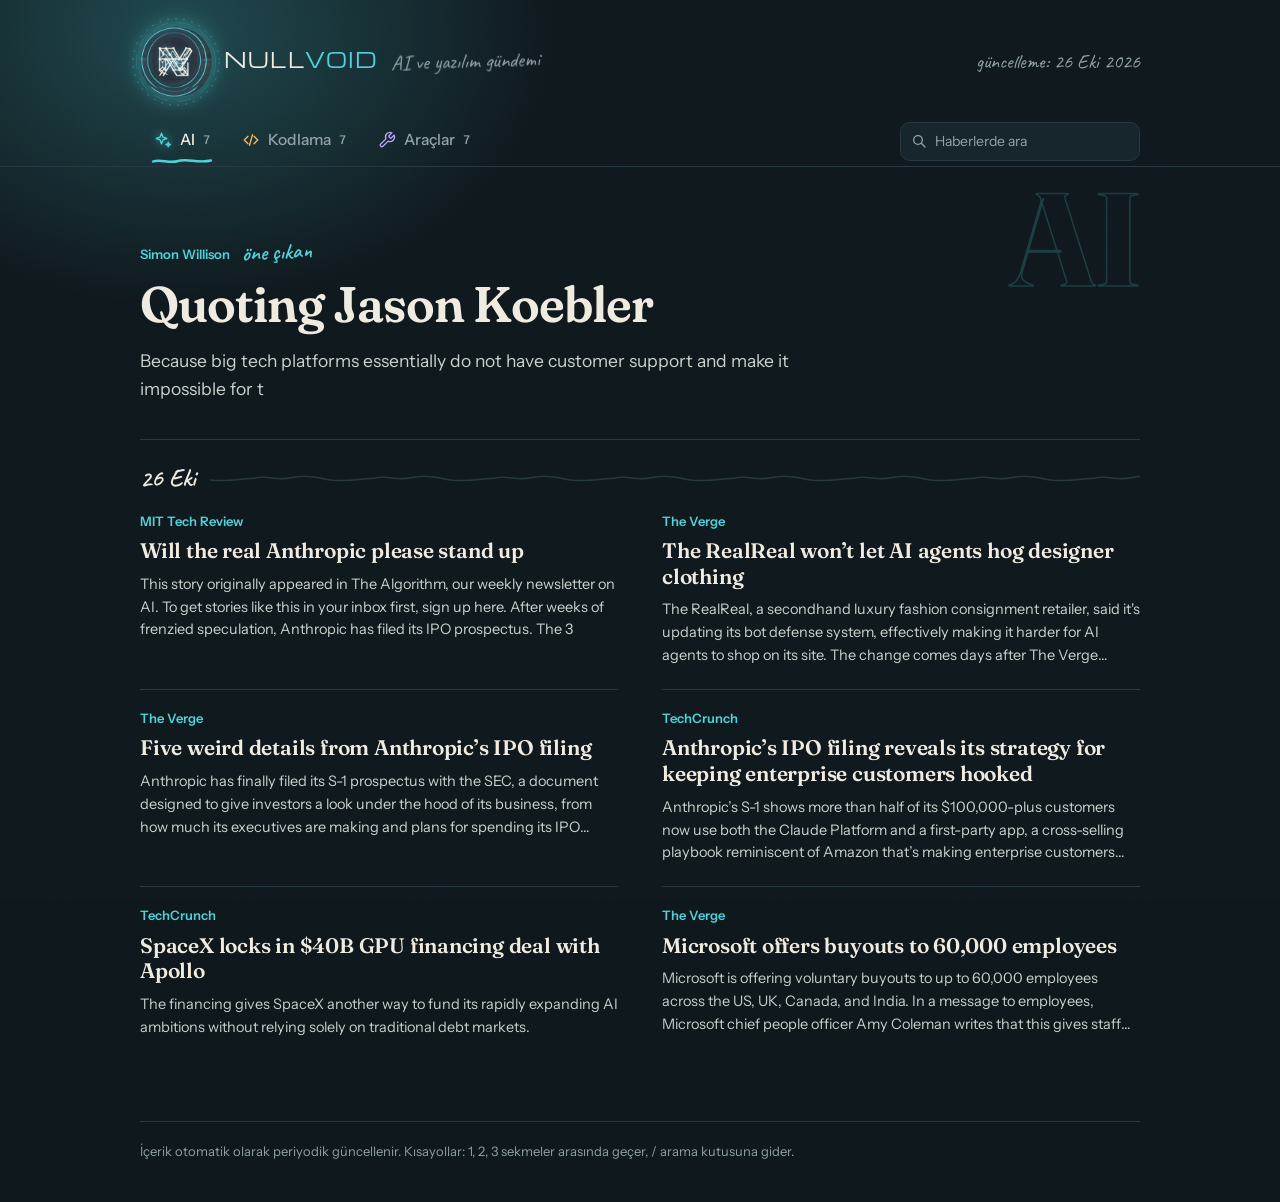
==== index.html @ 8398ffce "Add files via upload" ====
<!DOCTYPE html>
<html lang="tr">
<head>
<meta charset="UTF-8">
<meta name="viewport" content="width=device-width, initial-scale=1.0">
<title>NullVoid — AI ve yazılım haber panosu</title>
<meta name="description" content="AI, yazılım ve geliştirici araçları gündemini tek sayfada takip et.">
<meta name="theme-color" content="#0f181d">
<link rel="icon" type="image/png" href="favicon.png?v=5">
<link rel="apple-touch-icon" href="apple-touch-icon.png?v=5">
<meta property="og:type" content="website">
<meta property="og:title" content="NullVoid — AI ve yazılım haber panosu">
<meta property="og:description" content="AI, yazılım ve geliştirici araçları gündemini tek sayfada takip et.">
<meta property="og:image" content="https://semhdaq.github.io/stackpulse/nullvoid-banner.jpg">
<meta name="twitter:card" content="summary_large_image">
<link rel="preconnect" href="https://fonts.googleapis.com">
<link rel="preconnect" href="https://fonts.gstatic.com" crossorigin>
<link href="https://fonts.googleapis.com/css2?family=Caveat:wght@500..600&family=Fraunces:opsz,wght,SOFT,WONK@9..144,500..700,0..100,0..1&family=Instrument+Sans:wght@400..600&family=Michroma&display=swap" rel="stylesheet">
<style>
  @property --accent{
    syntax:'<color>';
    inherits:true;
    initial-value:#4fd1d9;
  }
  :root{
    color-scheme: dark;
    --bg:#0f181d;
    --surface:#16242b;
    --line:#26373f;
    --text:#f0ebe0;
    --soft:#c9cfcb;
    --muted:#8da0a4;
    --c-ai:#4fd1d9;
    --c-kod:#f2b552;
    --c-arac:#b8a0f2;
    --glow-strength:26%;
    --grain:.09;
    --serif:"Fraunces", Georgia, "Times New Roman", serif;
    --sans:"Instrument Sans", Inter, -apple-system, "Segoe UI", Helvetica, Arial, sans-serif;
    --hand:"Caveat", "Segoe Print", "Bradley Hand", cursive;
  }
  body[data-cat="ai"]{--accent:var(--c-ai);}
  body[data-cat="kod"]{--accent:var(--c-kod);}
  body[data-cat="arac"]{--accent:var(--c-arac);}

  *{box-sizing:border-box;}
  html{scroll-padding-top:90px;}
  body{
    margin:0;
    background:var(--bg);
    color:var(--text);
    font-family:var(--sans);
    font-size:16px;
    line-height:1.5;
    -webkit-font-smoothing:antialiased;
    text-rendering:optimizeLegibility;
    overflow-x:hidden;
    transition:--accent .8s cubic-bezier(.4,0,.2,1);
  }

  /* Film grain: gives the flat colour a printed, hand-made feel */
  body::after{
    content:"";
    position:fixed;
    inset:0;
    z-index:50;
    pointer-events:none;
    opacity:var(--grain);
    mix-blend-mode:overlay;
    background-image:url("data:image/svg+xml,%3Csvg xmlns='http://www.w3.org/2000/svg' width='180' height='180'%3E%3Cfilter id='n'%3E%3CfeTurbulence type='fractalNoise' baseFrequency='.85' numOctaves='2' stitchTiles='stitch'/%3E%3CfeColorMatrix values='0 0 0 0 1 0 0 0 0 1 0 0 0 0 1 0 0 0 .6 0'/%3E%3C/filter%3E%3Crect width='100%25' height='100%25' filter='url(%23n)'/%3E%3C/svg%3E");
  }

  /* Lantern light: follows the active tab and takes its colour */
  .glow{
    position:fixed;
    top:-250px;
    left:calc(var(--gx, 200px) - min(760px, 160vw) / 2);
    width:min(760px, 160vw);
    height:560px;
    z-index:0;
    pointer-events:none;
    background:radial-gradient(closest-side, color-mix(in srgb, var(--accent) var(--glow-strength), transparent), transparent);
    transition:left 1s cubic-bezier(.2,.7,.2,1);
    animation:glowIn 1.6s .1s ease-out both;
  }
  @keyframes glowIn{from{opacity:0;}to{opacity:1;}}

  .wrap{
    position:relative;
    z-index:1;
    max-width:1040px;
    margin:0 auto;
    padding:0 20px;
  }

  /* Header */
  .topbar{
    display:flex;
    align-items:center;
    justify-content:space-between;
    gap:16px;
    padding:26px 0 14px;
  }
  .brand{
    display:flex;
    align-items:center;
    gap:12px;
    color:var(--text);
    text-decoration:none;
  }
  .logo-wrap{
    position:relative;
    flex:none;
    width:72px;height:72px;
    animation:logoIn 1.1s .25s cubic-bezier(.16,1,.3,1) backwards;
  }
  .logo{
    position:relative;
    display:block;
    width:72px;height:72px;
    border-radius:50%;
    transform:perspective(320px) rotateX(var(--rx,0deg)) rotateY(var(--ry,0deg)) scale(var(--s,1));
    filter:drop-shadow(0 0 12px color-mix(in srgb, var(--accent) 45%, transparent));
    transition:transform .35s cubic-bezier(.2,.8,.2,1), filter .4s ease;
  }
  .aura{
    position:absolute;
    inset:-14px;
    border-radius:50%;
    background:radial-gradient(closest-side, color-mix(in srgb, var(--accent) 55%, transparent), transparent);
    opacity:.45;
    pointer-events:none;
    animation:breathe 5s ease-in-out infinite;
    transition:opacity .4s ease;
  }
  @keyframes breathe{0%,100%{transform:scale(.92);}50%{transform:scale(1.08);}}
  .orbit{
    position:absolute;
    left:-9px;top:-9px;
    width:calc(100% + 18px);height:calc(100% + 18px);
    overflow:visible;
    pointer-events:none;
    transition:transform .6s cubic-bezier(.34,1.56,.64,1);
  }
  .orbit circle{
    fill:none;
    stroke:var(--accent);
    transform-box:fill-box;
    transform-origin:center;
    transition:opacity .4s ease;
  }
  .orbit .o1{stroke-width:.9;stroke-dasharray:2 7;opacity:.5;animation:spin 32s linear infinite;}
  .orbit .o2{stroke-width:.6;stroke-dasharray:16 10;opacity:.3;animation:spin 48s linear infinite reverse;}
  @keyframes spin{to{transform:rotate(360deg);}}
  .logo-wrap::before{
    content:"";
    position:absolute;
    inset:0;
    border-radius:50%;
    border:1.5px solid var(--accent);
    opacity:0;
    pointer-events:none;
  }
  .logo-wrap::after{
    content:"";
    position:absolute;
    inset:0;
    border-radius:50%;
    border:1.5px solid var(--accent);
    opacity:0;
    pointer-events:none;
    animation:ringOut 1.6s .9s cubic-bezier(.2,.6,.3,1) both;
  }
  @keyframes logoIn{
    from{opacity:0;transform:scale(.55) rotate(-30deg);}
    to{opacity:1;transform:none;}
  }
  @keyframes ringOut{
    0%{opacity:.7;transform:scale(1);}
    100%{opacity:0;transform:scale(2.1);}
  }
  .brand-text{display:flex;align-items:baseline;gap:12px;}
  .brand-name{
    font-family:"Michroma", var(--sans);
    font-weight:400;
    font-size:20px;
    line-height:1;
    letter-spacing:.06em;
    white-space:nowrap;
    transition:letter-spacing .6s cubic-bezier(.16,1,.3,1);
  }
  .brand-name .void{
    color:var(--c-ai);
    transition:text-shadow .5s ease;
  }
  .tagline{
    font-family:var(--hand);
    font-size:21px;
    color:var(--muted);
    transform:rotate(-1.5deg);
    white-space:nowrap;
    transition:transform .6s cubic-bezier(.34,1.56,.64,1), color .4s ease;
  }
  .updated{
    font-family:var(--hand);
    font-size:20px;
    line-height:1.1;
    color:var(--muted);
    text-align:right;
  }

  /* Tabs */
  .controls{
    position:sticky;
    top:0;
    z-index:5;
    background:transparent;
    border-bottom:1px solid var(--line);
    transition:background-color .3s ease;
  }
  .controls.stuck{
    background:var(--bg);
    background:color-mix(in srgb, var(--bg) 80%, transparent);
    -webkit-backdrop-filter:blur(14px);
    backdrop-filter:blur(14px);
  }
  .controls-inner{
    display:flex;
    align-items:center;
    justify-content:space-between;
    gap:16px;
    padding-top:4px;
  }
  .tabs{
    position:relative;
    display:flex;
    gap:4px;
    min-width:0;
  }
  .tab{
    position:relative;
    appearance:none;
    background:none;
    border:0;
    padding:12px 14px 15px;
    font:inherit;
    font-size:15.5px;
    font-weight:500;
    color:var(--muted);
    cursor:pointer;
    display:flex;
    align-items:center;
    gap:8px;
    white-space:nowrap;
    transition:color .25s ease, transform .4s cubic-bezier(.34,1.56,.64,1);
  }
  .tab::after{
    content:"";
    position:absolute;
    left:12px;right:12px;bottom:1px;
    height:8px;
    background:var(--tab-color);
    opacity:.6;
    pointer-events:none;
    -webkit-mask:url("data:image/svg+xml,%3Csvg xmlns='http://www.w3.org/2000/svg' viewBox='0 0 120 8' preserveAspectRatio='none'%3E%3Cpath d='M2 4.5C18 1.5 34 7 52 4 70 1.2 92 6.5 118 3.5' fill='none' stroke='black' stroke-width='2.4' stroke-linecap='round'/%3E%3C/svg%3E") center / 100% 100% no-repeat;
    mask:url("data:image/svg+xml,%3Csvg xmlns='http://www.w3.org/2000/svg' viewBox='0 0 120 8' preserveAspectRatio='none'%3E%3Cpath d='M2 4.5C18 1.5 34 7 52 4 70 1.2 92 6.5 118 3.5' fill='none' stroke='black' stroke-width='2.4' stroke-linecap='round'/%3E%3C/svg%3E") center / 100% 100% no-repeat;
    clip-path:inset(0 100% 0 0);
    transition:clip-path .5s cubic-bezier(.65,0,.2,1);
  }
  .tab[aria-selected="true"]::after{display:none;}
  .ico{
    width:18px;height:18px;flex:none;
    fill:none;
    stroke:var(--tab-color);
    stroke-width:1.8;
    stroke-linecap:round;
    stroke-linejoin:round;
    overflow:visible;
    transition:transform .55s cubic-bezier(.34,1.56,.64,1), filter .4s ease;
  }
  .ico *{
    transform-box:fill-box;
    transform-origin:center;
    transition:transform .45s cubic-bezier(.34,1.56,.64,1);
  }
  .tab[aria-selected="true"] .ico{filter:drop-shadow(0 0 5px color-mix(in srgb, var(--tab-color) 70%, transparent));}
  @keyframes twinkle{0%{transform:scale(1);opacity:1;}40%{transform:scale(1.8);opacity:.55;}100%{transform:scale(1);opacity:1;}}
  .tab[data-cat="ai"]{--tab-color:var(--c-ai);}
  .tab[data-cat="kod"]{--tab-color:var(--c-kod);}
  .tab[data-cat="arac"]{--tab-color:var(--c-arac);}
  .tab .count{
    font-size:12px;
    color:var(--muted);
    font-variant-numeric:tabular-nums;
    transition:color .3s ease;
  }
  .tab[aria-selected="true"]{color:var(--text);}
  .indicator{
    position:absolute;
    left:0;
    bottom:1px;
    height:8px;
    width:0;
    pointer-events:none;
    transition:transform .6s cubic-bezier(.65,0,.2,1), width .6s cubic-bezier(.65,0,.2,1);
  }
  .indicator svg{display:block;width:100%;height:100%;overflow:visible;}
  .indicator path{
    fill:none;
    stroke:var(--accent);
    stroke-width:2.4;
    stroke-linecap:round;
    vector-effect:non-scaling-stroke;
  }
  .ripple{
    position:absolute;
    width:12px;height:12px;
    margin:-6px 0 0 -6px;
    border:1.5px solid var(--accent);
    border-radius:50%;
    pointer-events:none;
  }
  .tab:focus-visible,
  .search input:focus-visible,
  .retry:focus-visible{
    outline:2px solid var(--accent);
    outline-offset:2px;
    border-radius:6px;
  }
  .search{position:relative;flex:0 1 240px;}
  .s-ico{
    position:absolute;
    left:11px;top:50%;
    width:16px;height:16px;margin-top:-8px;
    fill:none;stroke:var(--muted);stroke-width:2;stroke-linecap:round;
    pointer-events:none;
    transition:transform .5s cubic-bezier(.34,1.56,.64,1), stroke .25s ease;
  }
  .search:focus-within .s-ico{stroke:var(--accent);transform:rotate(-14deg) scale(1.18);}
  .search input{
    width:100%;
    font:inherit;
    font-size:14px;
    color:var(--text);
    background:var(--surface);
    border:1px solid var(--line);
    border-radius:10px;
    padding:8px 12px 8px 34px;
  }
  .search input{transition:border-color .25s ease, box-shadow .3s ease;}
  .search input:focus{
    border-color:var(--accent);
    box-shadow:0 0 0 3px color-mix(in srgb, var(--accent) 22%, transparent);
  }
  .search input:focus-visible{outline:none;}
  .search input::placeholder{color:var(--muted);}

  /* Feed */
  main{position:relative;padding:6px 0 60px;}
  .ghost{
    position:absolute;
    top:-4px;right:0;
    font-family:var(--serif);
    font-weight:700;
    font-size:clamp(52px, 10.5vw, 132px);
    line-height:1.15;
    letter-spacing:-.02em;
    white-space:nowrap;
    color:transparent;
    -webkit-text-stroke:1.5px color-mix(in srgb, var(--accent) 20%, transparent);
    pointer-events:none;
    user-select:none;
    z-index:0;
  }
  .status{
    font-family:var(--hand);
    font-size:20px;
    color:var(--muted);
    margin:14px 0 0;
    min-height:1.4em;
  }
  #feed{position:relative;z-index:1;will-change:transform, opacity;}

  .lead{
    position:relative;
    padding:26px 0 36px;
    border-bottom:1px solid var(--line);
  }
  .lead .source{margin-bottom:12px;}
  .note{
    font-family:var(--hand);
    font-weight:600;
    font-size:22px;
    line-height:1;
    color:var(--accent);
    transform:rotate(-2.5deg);
    display:inline-block;
  }
  .lead .title{
    font-family:var(--serif);
    font-weight:600;
    font-size:clamp(30px, 5vw, 50px);
    line-height:1.08;
    letter-spacing:-.02em;
    font-variation-settings:"SOFT" 60, "WONK" 1;
    margin:0 0 16px;
    max-width:20em;
  }
  .lead .desc{
    font-size:17.5px;
    line-height:1.6;
    color:var(--soft);
    max-width:60ch;
    -webkit-line-clamp:4;
  }

  .group{padding-top:26px;}
  .group-head{
    display:flex;
    align-items:center;
    gap:14px;
    font-family:var(--hand);
    font-weight:600;
    font-size:25px;
    line-height:1;
    color:var(--text);
    margin:0 0 2px;
  }
  .group-head span{display:inline-block;transform:rotate(-1.2deg);}
  .group-head::after{
    content:"";
    flex:1;
    height:8px;
    background:var(--line);
    -webkit-mask:url("data:image/svg+xml,%3Csvg xmlns='http://www.w3.org/2000/svg' viewBox='0 0 120 8'%3E%3Cpath d='M0 4C12 1 22 7 34 4S58 2 70 5 100 6 120 4' fill='none' stroke='black' stroke-width='1.4' stroke-linecap='round'/%3E%3C/svg%3E") repeat-x center / 120px 8px;
    mask:url("data:image/svg+xml,%3Csvg xmlns='http://www.w3.org/2000/svg' viewBox='0 0 120 8'%3E%3Cpath d='M0 4C12 1 22 7 34 4S58 2 70 5 100 6 120 4' fill='none' stroke='black' stroke-width='1.4' stroke-linecap='round'/%3E%3C/svg%3E") repeat-x center / 120px 8px;
  }
  .grid{
    display:grid;
    grid-template-columns:repeat(2, minmax(0,1fr));
    column-gap:44px;
  }
  .story{
    position:relative;
    padding:18px 0 22px;
    border-bottom:1px solid var(--line);
  }
  .grid .story:nth-last-child(-n+2):nth-child(odd),
  .grid .story:last-child{border-bottom:0;}
  .source{
    display:flex;
    align-items:baseline;
    gap:12px;
    font-size:13px;
    font-weight:600;
    color:var(--accent);
    margin:0 0 7px;
  }
  .go{
    margin-left:auto;
    flex:none;
    width:15px;height:15px;
    fill:none;stroke:currentColor;stroke-width:2;stroke-linecap:round;stroke-linejoin:round;
    opacity:0;
    transform:translate(-5px,5px);
    transition:opacity .3s ease, transform .45s cubic-bezier(.34,1.56,.64,1);
  }
  .story:hover .go, .story:focus-within .go{opacity:1;transform:none;}
  .title{margin:0;}
  .story .title{
    font-family:var(--serif);
    font-weight:600;
    font-size:21px;
    line-height:1.22;
    letter-spacing:-.01em;
    margin-bottom:9px;
  }
  .title a{
    color:inherit;
    text-decoration:none;
    background-image:linear-gradient(transparent 62%, color-mix(in srgb, var(--accent) 36%, transparent) 62%);
    background-repeat:no-repeat;
    background-size:0% 100%;
    -webkit-box-decoration-break:clone;
    box-decoration-break:clone;
    transition:background-size .5s cubic-bezier(.2,.7,.2,1);
  }
  .title a::after{content:"";position:absolute;inset:0;}
  .title a:hover{background-size:100% 100%;}
  .title a:focus-visible{outline:none;background-size:100% 100%;}
  .title a:focus-visible::after{
    outline:2px solid var(--accent);
    outline-offset:4px;
    border-radius:4px;
  }
  .desc{
    font-size:14.5px;
    line-height:1.58;
    color:var(--soft);
    margin:0;
    display:-webkit-box;
    -webkit-box-orient:vertical;
    -webkit-line-clamp:3;
    overflow:hidden;
  }
  .sr-only{
    position:absolute;width:1px;height:1px;
    overflow:hidden;clip:rect(0 0 0 0);white-space:nowrap;
  }

  /* Messages */
  .message{padding:56px 0;max-width:44ch;}
  .message h2{
    font-family:var(--serif);
    font-size:26px;
    font-weight:600;
    margin:0 0 8px;
  }
  .message p{margin:0 0 16px;color:var(--soft);}
  .retry{
    font:inherit;
    font-size:14px;
    font-weight:600;
    color:var(--bg);
    background:var(--accent);
    border:0;
    border-radius:10px;
    padding:9px 16px;
    cursor:pointer;
  }
  .skeleton{padding-top:30px;}
  .skeleton span{
    display:block;
    height:14px;
    border-radius:4px;
    background:var(--line);
    margin-bottom:12px;
    opacity:.7;
  }
  .skeleton span:nth-child(1){width:38%;height:34px;margin-bottom:18px;}
  .skeleton span:nth-child(2){width:80%;}
  .skeleton span:nth-child(3){width:64%;}

  footer{
    border-top:1px solid var(--line);
    padding:20px 0 40px;
    font-size:13px;
    color:var(--muted);
  }


  /* Hover (mouse) and keyboard-focus effects */
  @media (hover:hover){
    .brand:hover .logo{
      --s:1.1;
      filter:drop-shadow(0 0 20px color-mix(in srgb, var(--accent) 75%, transparent));
    }
    .brand:hover .aura{opacity:.9;}
    .brand:hover .orbit{transform:scale(1.08) rotate(20deg);}
    .brand:hover .orbit circle{opacity:1;}
    .brand:hover .logo-wrap::before{animation:ringOut 1.1s cubic-bezier(.2,.6,.3,1);}
    .brand:hover .brand-name{letter-spacing:.12em;}
    .brand:hover .brand-name .void{text-shadow:0 0 16px color-mix(in srgb, var(--c-ai) 80%, transparent);}
    .brand:hover .tagline{transform:rotate(-2.5deg) translateX(6px);color:var(--text);}
    .tab:hover{color:var(--text);transform:translateY(-2px);}
    .tab:hover .ico-ai{transform:rotate(90deg) scale(1.18);}
    .tab:hover .ico-ai .small{animation:twinkle .9s ease-in-out;}
    .tab:hover .ico-kod .l{transform:translateX(-2.5px);}
    .tab:hover .ico-kod .r{transform:translateX(2.5px);}
    .tab:hover .ico-kod .s{transform:rotate(16deg);}
    .tab:hover .ico-arac{transform:rotate(-30deg) scale(1.15);}
    .tab:hover .count{color:var(--tab-color);}
    .tab:hover::after{clip-path:inset(0 0 0 0);}
  }
  .brand:focus-visible{outline:2px solid var(--c-ai);outline-offset:6px;border-radius:12px;}
  .brand:focus-visible .logo{
    --s:1.1;
    filter:drop-shadow(0 0 20px color-mix(in srgb, var(--accent) 75%, transparent));
  }
  .brand:focus-visible .aura{opacity:.9;}
  .brand:focus-visible .orbit circle{opacity:1;}
  .brand:focus-visible .brand-name{letter-spacing:.12em;}
  .tab:focus-visible{color:var(--text);transform:translateY(-2px);}
  .tab:focus-visible .ico-ai{transform:rotate(90deg) scale(1.18);}
  .tab:focus-visible .ico-ai .small{animation:twinkle .9s ease-in-out;}
  .tab:focus-visible .ico-kod .l{transform:translateX(-2.5px);}
  .tab:focus-visible .ico-kod .r{transform:translateX(2.5px);}
  .tab:focus-visible .ico-kod .s{transform:rotate(16deg);}
  .tab:focus-visible .ico-arac{transform:rotate(-30deg) scale(1.15);}
  .tab:focus-visible::after{clip-path:inset(0 0 0 0);}
  .tab:active{transform:translateY(0) scale(.95);}

  @media (hover:none){ .hint{display:none;} }

  @media (max-width:720px){
    .grid{grid-template-columns:minmax(0,1fr);}
    .grid .story:nth-last-child(-n+2):nth-child(odd){border-bottom:1px solid var(--line);}
    .grid .story:last-child{border-bottom:0;}
    .controls-inner{flex-direction:column;align-items:stretch;gap:0;}
    .tabs{overflow-x:auto;scrollbar-width:none;}
    .tabs::-webkit-scrollbar{display:none;}
    .tab{flex:1;justify-content:center;padding:12px 8px 15px;}
    .search{flex:none;padding:2px 0 12px;}
    .topbar{padding-top:20px;}
    .lead{padding:22px 0 30px;}
    .lead .desc{font-size:16.5px;}
  }
  @media (max-width:560px){
    .tagline{display:none;}
    .brand-name{font-size:17px;}
    .updated{font-size:17px;white-space:nowrap;}
    .logo-wrap,.logo{width:60px;height:60px;}
  }
  @media (max-width:380px){
    .tab .count{display:none;}
  }
  @media (prefers-reduced-motion: reduce){
    body{transition:none;}
    .glow{animation:none;transition:none;}
    .logo-wrap{animation:none;}
    .logo-wrap::after{animation:none;}
    .logo-wrap::before{animation:none !important;}
    .logo, .brand-name, .brand-name .void, .tagline, .tab::after, .ico, .ico *, .orbit{transition:none !important;}
    .aura, .orbit circle{animation:none !important;}
    .tab:hover .ico, .tab:focus-visible .ico, .tab:hover .ico *, .tab:focus-visible .ico *{transform:none !important;animation:none !important;}
    .brand:hover .orbit{transform:none;}
    .brand:hover .logo, .brand:focus-visible .logo{--s:1;}
    .tab:hover, .tab:focus-visible{transform:none;}
    .indicator{transition:none;}
    .title a{transition:none;}
    .tab{transition:none;}
  }
</style>
</head>
<body data-cat="ai">
<div class="glow" aria-hidden="true"></div>

<div class="wrap">
  <header class="topbar">
    <a class="brand" href="./" aria-label="NullVoid — ana sayfa">
      <span class="logo-wrap">
        <span class="aura" aria-hidden="true"></span>
        <svg class="orbit" viewBox="0 0 100 100" aria-hidden="true"><circle class="o1" cx="50" cy="50" r="48"/><circle class="o2" cx="50" cy="50" r="44"/></svg>
        <img class="logo" src="logo.png?v=5" width="72" height="72" alt="">
      </span>
      <span class="brand-text">
        <span class="brand-name" translate="no">NULL<span class="void">VOID</span></span>
        <span class="tagline">AI ve yazılım gündemi</span>
      </span>
    </a>
    <div class="updated" id="updated-label">güncelleme: —</div>
  </header>
</div>

<div class="controls">
  <div class="wrap controls-inner">
    <div class="tabs" id="tabs" role="tablist" aria-label="Kategoriler">
      <button class="tab" role="tab" id="tab-ai" data-cat="ai" aria-selected="true" aria-controls="feed"><svg class="ico ico-ai" viewBox="0 0 24 24" aria-hidden="true"><path class="big" d="M10 3l1.9 5.1L17 10l-5.1 1.9L10 17l-1.9-5.1L3 10l5.1-1.9z"/><path class="small" d="M19 15l.8 2.2L22 18l-2.2.8L19 21l-.8-2.2L16 18l2.2-.8z"/></svg>AI<span class="count" data-count="ai"></span></button>
      <button class="tab" role="tab" id="tab-kod" data-cat="kod" aria-selected="false" tabindex="-1" aria-controls="feed"><svg class="ico ico-kod" viewBox="0 0 24 24" aria-hidden="true"><polyline class="l" points="8 7 3 12 8 17"/><polyline class="r" points="16 7 21 12 16 17"/><line class="s" x1="14" y1="5" x2="10" y2="19"/></svg>Kodlama<span class="count" data-count="kod"></span></button>
      <button class="tab" role="tab" id="tab-arac" data-cat="arac" aria-selected="false" tabindex="-1" aria-controls="feed"><svg class="ico ico-arac" viewBox="0 0 24 24" aria-hidden="true"><path d="M14.7 6.3a1 1 0 0 0 0 1.4l1.6 1.6a1 1 0 0 0 1.4 0l3.77-3.77a6 6 0 0 1-7.94 7.94l-6.91 6.91a2.12 2.12 0 0 1-3-3l6.91-6.91a6 6 0 0 1 7.94-7.94l-3.76 3.76z"/></svg>Araçlar<span class="count" data-count="arac"></span></button>
      <div class="indicator" id="indicator" aria-hidden="true">
        <svg viewBox="0 0 120 8" preserveAspectRatio="none"><path d="M2 4.5C18 1.5 34 7 52 4 70 1.2 92 6.5 118 3.5"/></svg>
      </div>
    </div>
    <div class="search">
      <svg class="s-ico" viewBox="0 0 24 24" aria-hidden="true"><circle cx="10.5" cy="10.5" r="6.5"/><line x1="15.5" y1="15.5" x2="21" y2="21"/></svg>
      <input type="search" id="q" placeholder="Haberlerde ara" aria-label="Haberlerde ara" autocomplete="off">
    </div>
  </div>
</div>

<div class="wrap">
  <main>
    <div class="ghost" id="ghost" aria-hidden="true">AI</div>
    <p class="status" id="status" role="status" aria-live="polite"></p>
    <div id="feed" role="tabpanel" aria-labelledby="tab-ai">
      <div class="skeleton" aria-hidden="true"><span></span><span></span><span></span></div>
    </div>
  </main>
  <footer id="footer-note">İçerik otomatik olarak periyodik güncellenir.<span class="hint"> Kısayollar: 1, 2, 3 sekmeler arasında geçer, / arama kutusuna gider.</span></footer>
</div>

<script>
  const CATS = ['ai', 'kod', 'arac'];
  const state = { data: null, failed: false, cat: 'ai', q: '' };
  const reduce = window.matchMedia('(prefers-reduced-motion: reduce)');

  const feedEl = document.getElementById('feed');
  const statusEl = document.getElementById('status');
  const tabsEl = document.getElementById('tabs');
  const indicator = document.getElementById('indicator');
  const tabs = Array.from(document.querySelectorAll('.tab'));
  const searchEl = document.getElementById('q');
  const ghostEl = document.getElementById('ghost');
  const LABELS = { ai: 'AI', kod: 'KODLAMA', arac: 'ARAÇLAR' };

  function esc(str){
    const d = document.createElement('div');
    d.textContent = str == null ? '' : String(str);
    return d.innerHTML.replace(/"/g, '&quot;').replace(/'/g, '&#39;');
  }

  function safeUrl(u){
    try{
      const p = new URL(u, location.href);
      return (p.protocol === 'http:' || p.protocol === 'https:') ? p.href : '#';
    }catch(e){ return '#'; }
  }

  function norm(s){ return String(s || '').toLocaleLowerCase('tr'); }

  /* Some feeds ship HTML inside descriptions: show it as plain text */
  function plain(str){
    if (str == null) return '';
    const doc = new DOMParser().parseFromString(String(str), 'text/html');
    return (doc.body.textContent || '').replace(/\s+/g, ' ').trim();
  }

  const GO = '<svg class="go" viewBox="0 0 24 24" aria-hidden="true"><path d="M7 17L17 7M9 7h8v8"/></svg>';

  function storyHTML(it, isLead){
    it = { ...it, title: plain(it.title), desc: plain(it.desc), source: plain(it.source) };
    const open = isLead ? 'article class="lead"' : 'article class="story"';
    const note = isLead ? '<span class="note">öne çıkan</span>' : '';
    return `
      <${open}>
        <p class="source">${esc(it.source)}${note}${isLead ? '' : GO}</p>
        <h3 class="title"><a href="${esc(safeUrl(it.url))}" target="_blank" rel="noopener">${esc(it.title)}<span class="sr-only"> (yeni sekmede açılır)</span></a></h3>
        <p class="desc">${esc(it.desc)}</p>
      </article>`;
  }

  function groupByDate(items){
    const groups = [];
    items.forEach(it => {
      const last = groups[groups.length - 1];
      if (last && last.date === it.date) last.items.push(it);
      else groups.push({ date: it.date, items: [it] });
    });
    return groups;
  }

  /* Tab indicator and lantern glow follow the active tab */
  let lastGeom = null;
  function placeIndicator(liquid){
    const t = tabs.find(x => x.dataset.cat === state.cat);
    if (!t) return;
    const inset = 12;
    const g = { l: t.offsetLeft + inset, w: Math.max(t.offsetWidth - inset * 2, 10) };
    const prev = lastGeom; lastGeom = g;
    indicator.style.width = g.w + 'px';
    indicator.style.transform = `translateX(${g.l}px)`;
    const r = t.getBoundingClientRect();
    document.documentElement.style.setProperty('--gx', (r.left + r.width / 2) + 'px');

    /* Liquid move: the line stretches across both tabs, then settles on the new one */
    if (liquid && prev && !reduce.matches){
      const L = Math.min(prev.l, g.l), Rr = Math.max(prev.l + prev.w, g.l + g.w);
      indicator.style.transition = 'none';
      const a = indicator.animate([
        { transform: `translateX(${prev.l}px)`, width: prev.w + 'px' },
        { transform: `translateX(${L}px)`, width: (Rr - L) + 'px', offset: .5, easing: 'cubic-bezier(.3,0,.2,1)' },
        { transform: `translateX(${g.l}px)`, width: g.w + 'px' }
      ], { duration: 640, easing: 'cubic-bezier(.65,0,.2,1)' });
      a.finished.then(() => { indicator.style.transition = ''; }).catch(() => { indicator.style.transition = ''; });
    }
  }

  /* A ripple spreads from the icon of the tab you just opened */
  function rippleAt(cat){
    if (reduce.matches) return;
    const t = document.getElementById('tab-' + cat);
    const ico = t && t.querySelector('.ico');
    if (!ico) return;
    const el = document.createElement('span');
    el.className = 'ripple';
    el.style.left = (t.offsetLeft + ico.offsetLeft + ico.offsetWidth / 2) + 'px';
    el.style.top = (t.offsetTop + ico.offsetTop + ico.offsetHeight / 2) + 'px';
    tabsEl.appendChild(el);
    el.animate([
      { transform: 'scale(1)', opacity: .8 },
      { transform: 'scale(9)', opacity: 0 }
    ], { duration: 800, easing: 'cubic-bezier(.2,.6,.3,1)' }).finished.then(() => el.remove(), () => el.remove());
  }

  /* Big outlined category title that slides in behind the content, like a title card */
  function setGhost(dir){
    ghostEl.getAnimations().forEach(a => a.cancel());
    ghostEl.textContent = LABELS[state.cat];
    if (reduce.matches) return;
    ghostEl.animate([
      { opacity: 0, transform: `translateX(${dir * 90}px)` },
      { opacity: 1, transform: 'translateX(0)' }
    ], { duration: 950, easing: 'cubic-bezier(.16,1,.3,1)', fill: 'backwards' });
  }

  function placeIndicatorInstant(){
    indicator.style.transition = 'none';
    placeIndicator();
    requestAnimationFrame(() => requestAnimationFrame(() => { indicator.style.transition = ''; }));
  }

  function syncTabs(liquid){
    document.body.dataset.cat = state.cat;
    tabs.forEach(t => {
      const on = t.dataset.cat === state.cat;
      t.setAttribute('aria-selected', on ? 'true' : 'false');
      t.tabIndex = on ? 0 : -1;
    });
    feedEl.setAttribute('aria-labelledby', 'tab-' + state.cat);
    placeIndicator(liquid);
  }

  function render(){
    if (state.failed){
      statusEl.textContent = '';
      feedEl.innerHTML = `
        <div class="message">
          <h2>Haberler yüklenemedi</h2>
          <p>Bağlantını kontrol edip tekrar dene.</p>
          <button class="retry" type="button" id="retry">Yeniden dene</button>
        </div>`;
      document.getElementById('retry').addEventListener('click', loadNews);
      return;
    }
    if (!state.data) return;

    const all = state.data.categories?.[state.cat] || [];
    const q = norm(state.q.trim());
    const items = q
      ? all.filter(it => norm(plain(it.title) + ' ' + plain(it.desc) + ' ' + it.source).includes(q))
      : all;

    if (!all.length){
      statusEl.textContent = '';
      feedEl.innerHTML = `
        <div class="message">
          <h2>Henüz haber yok</h2>
          <p>Bu kategoride şu an gösterilecek haber yok. Daha sonra tekrar bak.</p>
        </div>`;
      return;
    }
    if (!items.length){
      statusEl.textContent = '';
      feedEl.innerHTML = `
        <div class="message">
          <h2>Sonuç bulunamadı</h2>
          <p>“${esc(state.q.trim())}” için bu kategoride eşleşme yok. Başka bir kelime dene.</p>
        </div>`;
      return;
    }

    statusEl.textContent = q ? `${items.length} sonuç` : '';

    let html = '';
    let rest = items;
    if (!q){
      html += storyHTML(items[0], true);
      rest = items.slice(1);
    }
    html += groupByDate(rest).map(g => `
      <section class="group">
        <h2 class="group-head"><span>${esc(g.date)}</span></h2>
        <div class="grid">${g.items.map(it => storyHTML(it, false)).join('')}</div>
      </section>`).join('');
    feedEl.innerHTML = html;
  }

  /* Cinematic entrance: content slides in from the tab's direction, one piece at a time */
  function enter(dir){
    if (reduce.matches) return;
    const els = feedEl.querySelectorAll('.lead, .group-head, .story');
    els.forEach((el, i) => {
      el.animate([
        { opacity: 0, transform: `translate3d(${dir * 36}px, 14px, 0) scale(1.015)`, filter: 'blur(5px)' },
        { opacity: 1, transform: 'translate3d(0, 0, 0) scale(1)', filter: 'blur(0)' }
      ], { duration: 650, delay: Math.min(i, 14) * 55, easing: 'cubic-bezier(.16,1,.3,1)', fill: 'backwards' });
    });
    const t = feedEl.querySelector('.lead .title');
    if (t) t.animate([
      { clipPath: 'inset(0 100% 0 0)' },
      { clipPath: 'inset(0 0 0 0)' }
    ], { duration: 850, delay: 140, easing: 'cubic-bezier(.65,0,.2,1)', fill: 'backwards' });
  }

  let switchToken = 0;
  async function switchCat(next, focusTab){
    if (!CATS.includes(next) || next === state.cat) return;
    const dir = CATS.indexOf(next) > CATS.indexOf(state.cat) ? 1 : -1;
    state.cat = next;
    if (history.replaceState) history.replaceState(null, '', '#' + next);
    syncTabs(true);
    rippleAt(next);
    if (controlsEl.classList.contains('stuck')) window.scrollTo({ top: 0, behavior: reduce.matches ? 'auto' : 'smooth' });
    if (focusTab) document.getElementById('tab-' + next).focus();

    const token = ++switchToken;
    feedEl.getAnimations().forEach(a => a.cancel());
    if (reduce.matches || !state.data){ ghostEl.textContent = LABELS[state.cat]; render(); return; }
    ghostEl.animate([{ opacity: 1 }, { opacity: 0, transform: `translateX(${-dir * 60}px)` }], { duration: 230, fill: 'forwards' });

    try{
      await feedEl.animate([
        { opacity: 1, transform: 'translate3d(0,0,0)', filter: 'blur(0)' },
        { opacity: 0, transform: `translate3d(${-dir * 40}px,0,0) scale(.985)`, filter: 'blur(6px)' }
      ], { duration: 230, easing: 'cubic-bezier(.4,0,1,1)', fill: 'forwards' }).finished;
    }catch(e){ /* cancelled by a faster click */ }
    if (token !== switchToken) return;

    render();
    feedEl.getAnimations().forEach(a => a.cancel());
    setGhost(dir);
    enter(dir);
  }

  tabs.forEach(tab => {
    tab.addEventListener('click', () => switchCat(tab.dataset.cat));
    tab.addEventListener('keydown', e => {
      const i = CATS.indexOf(tab.dataset.cat);
      if (e.key === 'ArrowRight'){ e.preventDefault(); switchCat(CATS[(i + 1) % CATS.length], true); }
      if (e.key === 'ArrowLeft'){ e.preventDefault(); switchCat(CATS[(i + CATS.length - 1) % CATS.length], true); }
    });
  });

  searchEl.addEventListener('input', () => { state.q = searchEl.value; render(); });
  searchEl.addEventListener('keydown', e => {
    if (e.key === 'Escape'){ searchEl.value = ''; state.q = ''; render(); }
  });
  /* Easier switching: swipe on touch screens, 1-2-3 and / on keyboards */
  let tx = 0, ty = 0, tt = 0;
  feedEl.addEventListener('touchstart', e => {
    const t = e.changedTouches[0]; tx = t.clientX; ty = t.clientY; tt = Date.now();
  }, { passive: true });
  feedEl.addEventListener('touchend', e => {
    const t = e.changedTouches[0];
    const dx = t.clientX - tx, dy = t.clientY - ty;
    if (Math.abs(dx) > 70 && Math.abs(dx) > Math.abs(dy) * 1.6 && Date.now() - tt < 700){
      const n = CATS.indexOf(state.cat) + (dx < 0 ? 1 : -1);
      if (n >= 0 && n < CATS.length) switchCat(CATS[n]);
    }
  }, { passive: true });
  document.addEventListener('keydown', e => {
    if (e.ctrlKey || e.metaKey || e.altKey) return;
    const tag = (e.target.tagName || '').toLowerCase();
    if (tag === 'input' || tag === 'textarea') return;
    if (e.key >= '1' && e.key <= String(CATS.length)) switchCat(CATS[Number(e.key) - 1]);
    if (e.key === '/'){ e.preventDefault(); searchEl.focus(); }
  });

  /* Logo: click = back to top with a ping; on mouse devices it tilts toward the cursor */
  const brand = document.querySelector('.brand');
  const logoEl = brand.querySelector('.logo');
  const logoWrap = brand.querySelector('.logo-wrap');
  brand.addEventListener('click', e => {
    e.preventDefault();
    window.scrollTo({ top: 0, behavior: reduce.matches ? 'auto' : 'smooth' });
    if (reduce.matches) return;
    const ping = document.createElement('span');
    ping.className = 'ripple';
    ping.style.left = '50%'; ping.style.top = '50%';
    ping.style.width = ping.style.height = '72px'; ping.style.margin = '-36px 0 0 -36px';
    logoWrap.appendChild(ping);
    ping.animate([{ transform: 'scale(1)', opacity: .9 }, { transform: 'scale(2.4)', opacity: 0 }],
      { duration: 900, easing: 'cubic-bezier(.2,.6,.3,1)' }).finished.then(() => ping.remove(), () => ping.remove());
  });
  if (window.matchMedia('(hover:hover)').matches && !reduce.matches){
    const clamp = v => Math.max(-1, Math.min(1, v));
    brand.addEventListener('mousemove', e => {
      const r = logoEl.getBoundingClientRect();
      logoEl.style.setProperty('--ry', (clamp((e.clientX - (r.left + r.width / 2)) / r.width) * 24) + 'deg');
      logoEl.style.setProperty('--rx', (-clamp((e.clientY - (r.top + r.height / 2)) / r.height) * 24) + 'deg');
    });
    brand.addEventListener('mouseleave', () => {
      logoEl.style.setProperty('--rx', '0deg'); logoEl.style.setProperty('--ry', '0deg');
    });
  }

  const controlsEl = document.querySelector('.controls');
  function syncStuck(){ controlsEl.classList.toggle('stuck', controlsEl.getBoundingClientRect().top <= 0.5); }
  window.addEventListener('scroll', syncStuck, { passive: true });
  syncStuck();
  window.addEventListener('resize', placeIndicatorInstant);
  if (document.fonts && document.fonts.ready) document.fonts.ready.then(placeIndicatorInstant);

  async function loadNews(){
    const label = document.getElementById('updated-label');
    try{
      const res = await fetch(`./data/news.json?_=${Date.now()}`, { cache: 'no-store' });
      if (!res.ok) throw new Error('news.json alınamadı');
      const data = await res.json();
      state.data = data;
      state.failed = false;

      CATS.forEach(c => {
        const el = document.querySelector(`[data-count="${c}"]`);
        const n = (data.categories?.[c] || []).length;
        if (el) el.textContent = n || '';
      });
      if (label) label.textContent = `güncelleme: ${data.generated_at_tr || '—'}`;
    }catch(err){
      state.failed = true;
      if (label) label.textContent = 'güncelleme: alınamadı';
      console.error(err);
    }
    render();
    if (state.data){ enter(0); setGhost(1); }
    placeIndicatorInstant();
  }

  const fromHash = location.hash.replace('#', '');
  if (CATS.includes(fromHash)) state.cat = fromHash;
  ghostEl.textContent = LABELS[state.cat];
  syncTabs();
  placeIndicatorInstant();
  loadNews();
</script>
</body>
</html>
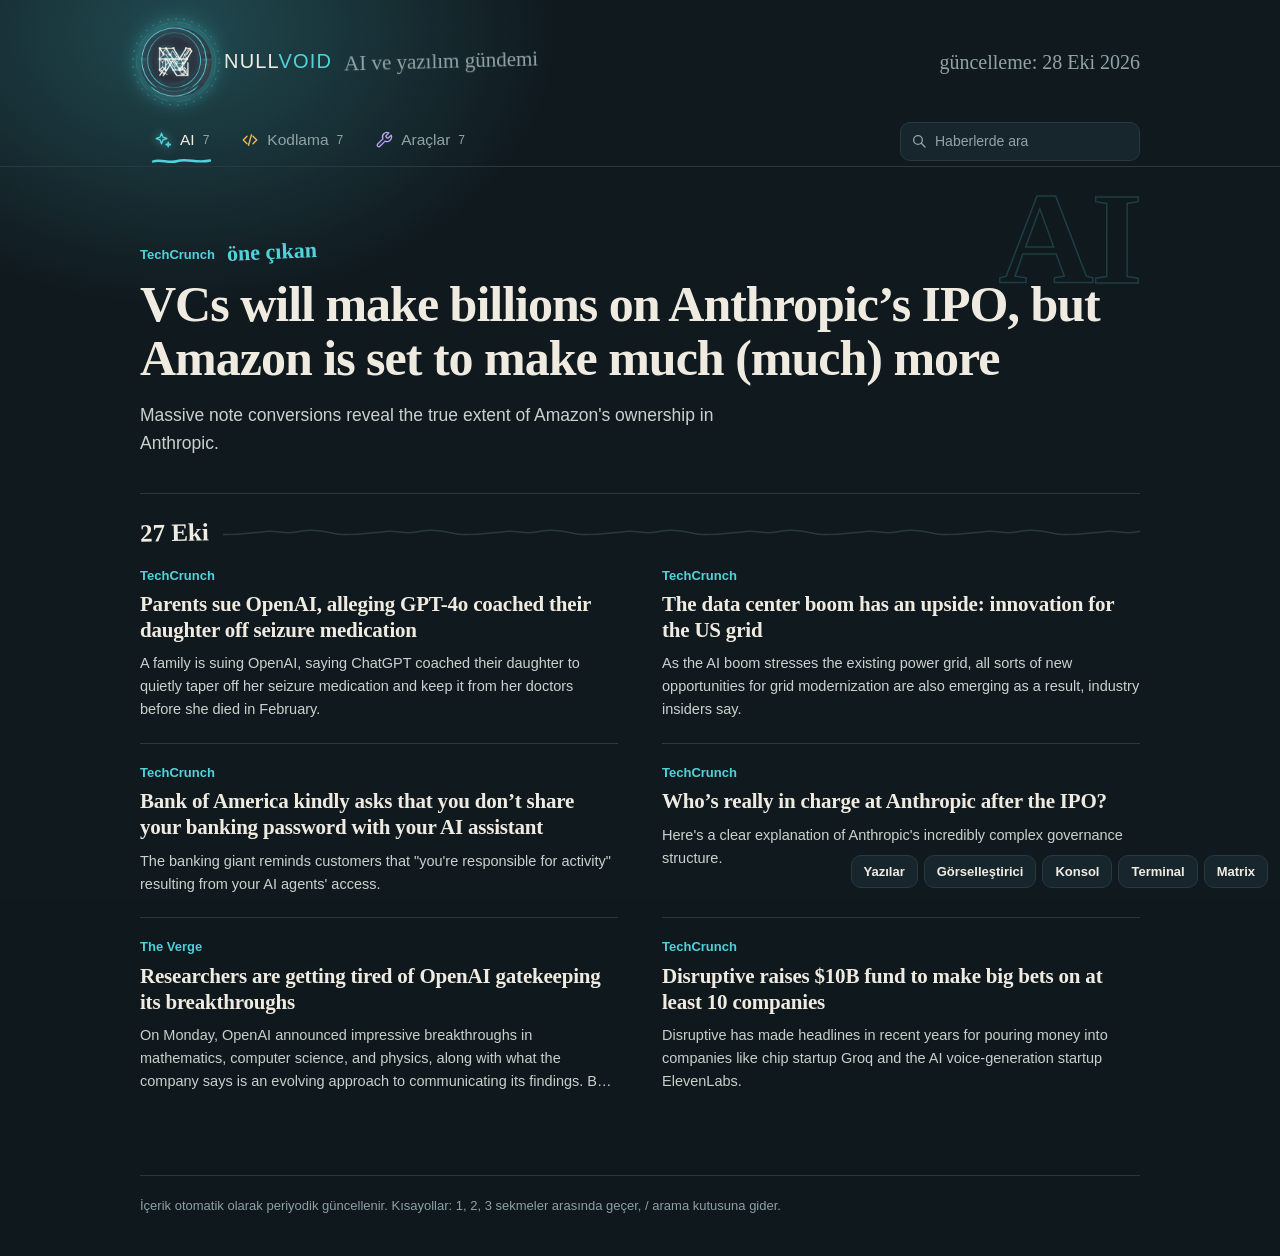
==== commit e3812223: "Add files via upload" ====
--- a/index.html
+++ b/index.html
@@ -2,6 +2,11 @@
 <html lang="tr">
 <head>
 <meta charset="UTF-8">
+<meta http-equiv="Content-Security-Policy" content="default-src 'none'; script-src 'self'; style-src 'self' 'unsafe-inline' https://fonts.googleapis.com; font-src https://fonts.gstatic.com; img-src 'self' data:; connect-src 'self'; worker-src 'self'; base-uri 'none'; form-action 'none'; manifest-src 'self'">
+<meta name="referrer" content="no-referrer">
+<link rel="stylesheet" href="extras.css">
+<script src="guard.js"></script>
+
 <meta name="viewport" content="width=device-width, initial-scale=1.0">
 <title>NullVoid — AI ve yazılım haber panosu</title>
 <meta name="description" content="AI, yazılım ve geliştirici araçları gündemini tek sayfada takip et.">
@@ -680,339 +685,7 @@
   <footer id="footer-note">İçerik otomatik olarak periyodik güncellenir.<span class="hint"> Kısayollar: 1, 2, 3 sekmeler arasında geçer, / arama kutusuna gider.</span></footer>
 </div>
 
-<script>
-  const CATS = ['ai', 'kod', 'arac'];
-  const state = { data: null, failed: false, cat: 'ai', q: '' };
-  const reduce = window.matchMedia('(prefers-reduced-motion: reduce)');
-
-  const feedEl = document.getElementById('feed');
-  const statusEl = document.getElementById('status');
-  const tabsEl = document.getElementById('tabs');
-  const indicator = document.getElementById('indicator');
-  const tabs = Array.from(document.querySelectorAll('.tab'));
-  const searchEl = document.getElementById('q');
-  const ghostEl = document.getElementById('ghost');
-  const LABELS = { ai: 'AI', kod: 'KODLAMA', arac: 'ARAÇLAR' };
-
-  function esc(str){
-    const d = document.createElement('div');
-    d.textContent = str == null ? '' : String(str);
-    return d.innerHTML.replace(/"/g, '&quot;').replace(/'/g, '&#39;');
-  }
-
-  function safeUrl(u){
-    try{
-      const p = new URL(u, location.href);
-      return (p.protocol === 'http:' || p.protocol === 'https:') ? p.href : '#';
-    }catch(e){ return '#'; }
-  }
-
-  function norm(s){ return String(s || '').toLocaleLowerCase('tr'); }
-
-  /* Some feeds ship HTML inside descriptions: show it as plain text */
-  function plain(str){
-    if (str == null) return '';
-    const doc = new DOMParser().parseFromString(String(str), 'text/html');
-    return (doc.body.textContent || '').replace(/\s+/g, ' ').trim();
-  }
-
-  const GO = '<svg class="go" viewBox="0 0 24 24" aria-hidden="true"><path d="M7 17L17 7M9 7h8v8"/></svg>';
-
-  function storyHTML(it, isLead){
-    it = { ...it, title: plain(it.title), desc: plain(it.desc), source: plain(it.source) };
-    const open = isLead ? 'article class="lead"' : 'article class="story"';
-    const note = isLead ? '<span class="note">öne çıkan</span>' : '';
-    return `
-      <${open}>
-        <p class="source">${esc(it.source)}${note}${isLead ? '' : GO}</p>
-        <h3 class="title"><a href="${esc(safeUrl(it.url))}" target="_blank" rel="noopener">${esc(it.title)}<span class="sr-only"> (yeni sekmede açılır)</span></a></h3>
-        <p class="desc">${esc(it.desc)}</p>
-      </article>`;
-  }
-
-  function groupByDate(items){
-    const groups = [];
-    items.forEach(it => {
-      const last = groups[groups.length - 1];
-      if (last && last.date === it.date) last.items.push(it);
-      else groups.push({ date: it.date, items: [it] });
-    });
-    return groups;
-  }
-
-  /* Tab indicator and lantern glow follow the active tab */
-  let lastGeom = null;
-  function placeIndicator(liquid){
-    const t = tabs.find(x => x.dataset.cat === state.cat);
-    if (!t) return;
-    const inset = 12;
-    const g = { l: t.offsetLeft + inset, w: Math.max(t.offsetWidth - inset * 2, 10) };
-    const prev = lastGeom; lastGeom = g;
-    indicator.style.width = g.w + 'px';
-    indicator.style.transform = `translateX(${g.l}px)`;
-    const r = t.getBoundingClientRect();
-    document.documentElement.style.setProperty('--gx', (r.left + r.width / 2) + 'px');
-
-    /* Liquid move: the line stretches across both tabs, then settles on the new one */
-    if (liquid && prev && !reduce.matches){
-      const L = Math.min(prev.l, g.l), Rr = Math.max(prev.l + prev.w, g.l + g.w);
-      indicator.style.transition = 'none';
-      const a = indicator.animate([
-        { transform: `translateX(${prev.l}px)`, width: prev.w + 'px' },
-        { transform: `translateX(${L}px)`, width: (Rr - L) + 'px', offset: .5, easing: 'cubic-bezier(.3,0,.2,1)' },
-        { transform: `translateX(${g.l}px)`, width: g.w + 'px' }
-      ], { duration: 640, easing: 'cubic-bezier(.65,0,.2,1)' });
-      a.finished.then(() => { indicator.style.transition = ''; }).catch(() => { indicator.style.transition = ''; });
-    }
-  }
-
-  /* A ripple spreads from the icon of the tab you just opened */
-  function rippleAt(cat){
-    if (reduce.matches) return;
-    const t = document.getElementById('tab-' + cat);
-    const ico = t && t.querySelector('.ico');
-    if (!ico) return;
-    const el = document.createElement('span');
-    el.className = 'ripple';
-    el.style.left = (t.offsetLeft + ico.offsetLeft + ico.offsetWidth / 2) + 'px';
-    el.style.top = (t.offsetTop + ico.offsetTop + ico.offsetHeight / 2) + 'px';
-    tabsEl.appendChild(el);
-    el.animate([
-      { transform: 'scale(1)', opacity: .8 },
-      { transform: 'scale(9)', opacity: 0 }
-    ], { duration: 800, easing: 'cubic-bezier(.2,.6,.3,1)' }).finished.then(() => el.remove(), () => el.remove());
-  }
-
-  /* Big outlined category title that slides in behind the content, like a title card */
-  function setGhost(dir){
-    ghostEl.getAnimations().forEach(a => a.cancel());
-    ghostEl.textContent = LABELS[state.cat];
-    if (reduce.matches) return;
-    ghostEl.animate([
-      { opacity: 0, transform: `translateX(${dir * 90}px)` },
-      { opacity: 1, transform: 'translateX(0)' }
-    ], { duration: 950, easing: 'cubic-bezier(.16,1,.3,1)', fill: 'backwards' });
-  }
-
-  function placeIndicatorInstant(){
-    indicator.style.transition = 'none';
-    placeIndicator();
-    requestAnimationFrame(() => requestAnimationFrame(() => { indicator.style.transition = ''; }));
-  }
-
-  function syncTabs(liquid){
-    document.body.dataset.cat = state.cat;
-    tabs.forEach(t => {
-      const on = t.dataset.cat === state.cat;
-      t.setAttribute('aria-selected', on ? 'true' : 'false');
-      t.tabIndex = on ? 0 : -1;
-    });
-    feedEl.setAttribute('aria-labelledby', 'tab-' + state.cat);
-    placeIndicator(liquid);
-  }
-
-  function render(){
-    if (state.failed){
-      statusEl.textContent = '';
-      feedEl.innerHTML = `
-        <div class="message">
-          <h2>Haberler yüklenemedi</h2>
-          <p>Bağlantını kontrol edip tekrar dene.</p>
-          <button class="retry" type="button" id="retry">Yeniden dene</button>
-        </div>`;
-      document.getElementById('retry').addEventListener('click', loadNews);
-      return;
-    }
-    if (!state.data) return;
-
-    const all = state.data.categories?.[state.cat] || [];
-    const q = norm(state.q.trim());
-    const items = q
-      ? all.filter(it => norm(plain(it.title) + ' ' + plain(it.desc) + ' ' + it.source).includes(q))
-      : all;
-
-    if (!all.length){
-      statusEl.textContent = '';
-      feedEl.innerHTML = `
-        <div class="message">
-          <h2>Henüz haber yok</h2>
-          <p>Bu kategoride şu an gösterilecek haber yok. Daha sonra tekrar bak.</p>
-        </div>`;
-      return;
-    }
-    if (!items.length){
-      statusEl.textContent = '';
-      feedEl.innerHTML = `
-        <div class="message">
-          <h2>Sonuç bulunamadı</h2>
-          <p>“${esc(state.q.trim())}” için bu kategoride eşleşme yok. Başka bir kelime dene.</p>
-        </div>`;
-      return;
-    }
-
-    statusEl.textContent = q ? `${items.length} sonuç` : '';
-
-    let html = '';
-    let rest = items;
-    if (!q){
-      html += storyHTML(items[0], true);
-      rest = items.slice(1);
-    }
-    html += groupByDate(rest).map(g => `
-      <section class="group">
-        <h2 class="group-head"><span>${esc(g.date)}</span></h2>
-        <div class="grid">${g.items.map(it => storyHTML(it, false)).join('')}</div>
-      </section>`).join('');
-    feedEl.innerHTML = html;
-  }
-
-  /* Cinematic entrance: content slides in from the tab's direction, one piece at a time */
-  function enter(dir){
-    if (reduce.matches) return;
-    const els = feedEl.querySelectorAll('.lead, .group-head, .story');
-    els.forEach((el, i) => {
-      el.animate([
-        { opacity: 0, transform: `translate3d(${dir * 36}px, 14px, 0) scale(1.015)`, filter: 'blur(5px)' },
-        { opacity: 1, transform: 'translate3d(0, 0, 0) scale(1)', filter: 'blur(0)' }
-      ], { duration: 650, delay: Math.min(i, 14) * 55, easing: 'cubic-bezier(.16,1,.3,1)', fill: 'backwards' });
-    });
-    const t = feedEl.querySelector('.lead .title');
-    if (t) t.animate([
-      { clipPath: 'inset(0 100% 0 0)' },
-      { clipPath: 'inset(0 0 0 0)' }
-    ], { duration: 850, delay: 140, easing: 'cubic-bezier(.65,0,.2,1)', fill: 'backwards' });
-  }
-
-  let switchToken = 0;
-  async function switchCat(next, focusTab){
-    if (!CATS.includes(next) || next === state.cat) return;
-    const dir = CATS.indexOf(next) > CATS.indexOf(state.cat) ? 1 : -1;
-    state.cat = next;
-    if (history.replaceState) history.replaceState(null, '', '#' + next);
-    syncTabs(true);
-    rippleAt(next);
-    if (controlsEl.classList.contains('stuck')) window.scrollTo({ top: 0, behavior: reduce.matches ? 'auto' : 'smooth' });
-    if (focusTab) document.getElementById('tab-' + next).focus();
-
-    const token = ++switchToken;
-    feedEl.getAnimations().forEach(a => a.cancel());
-    if (reduce.matches || !state.data){ ghostEl.textContent = LABELS[state.cat]; render(); return; }
-    ghostEl.animate([{ opacity: 1 }, { opacity: 0, transform: `translateX(${-dir * 60}px)` }], { duration: 230, fill: 'forwards' });
-
-    try{
-      await feedEl.animate([
-        { opacity: 1, transform: 'translate3d(0,0,0)', filter: 'blur(0)' },
-        { opacity: 0, transform: `translate3d(${-dir * 40}px,0,0) scale(.985)`, filter: 'blur(6px)' }
-      ], { duration: 230, easing: 'cubic-bezier(.4,0,1,1)', fill: 'forwards' }).finished;
-    }catch(e){ /* cancelled by a faster click */ }
-    if (token !== switchToken) return;
-
-    render();
-    feedEl.getAnimations().forEach(a => a.cancel());
-    setGhost(dir);
-    enter(dir);
-  }
-
-  tabs.forEach(tab => {
-    tab.addEventListener('click', () => switchCat(tab.dataset.cat));
-    tab.addEventListener('keydown', e => {
-      const i = CATS.indexOf(tab.dataset.cat);
-      if (e.key === 'ArrowRight'){ e.preventDefault(); switchCat(CATS[(i + 1) % CATS.length], true); }
-      if (e.key === 'ArrowLeft'){ e.preventDefault(); switchCat(CATS[(i + CATS.length - 1) % CATS.length], true); }
-    });
-  });
-
-  searchEl.addEventListener('input', () => { state.q = searchEl.value; render(); });
-  searchEl.addEventListener('keydown', e => {
-    if (e.key === 'Escape'){ searchEl.value = ''; state.q = ''; render(); }
-  });
-  /* Easier switching: swipe on touch screens, 1-2-3 and / on keyboards */
-  let tx = 0, ty = 0, tt = 0;
-  feedEl.addEventListener('touchstart', e => {
-    const t = e.changedTouches[0]; tx = t.clientX; ty = t.clientY; tt = Date.now();
-  }, { passive: true });
-  feedEl.addEventListener('touchend', e => {
-    const t = e.changedTouches[0];
-    const dx = t.clientX - tx, dy = t.clientY - ty;
-    if (Math.abs(dx) > 70 && Math.abs(dx) > Math.abs(dy) * 1.6 && Date.now() - tt < 700){
-      const n = CATS.indexOf(state.cat) + (dx < 0 ? 1 : -1);
-      if (n >= 0 && n < CATS.length) switchCat(CATS[n]);
-    }
-  }, { passive: true });
-  document.addEventListener('keydown', e => {
-    if (e.ctrlKey || e.metaKey || e.altKey) return;
-    const tag = (e.target.tagName || '').toLowerCase();
-    if (tag === 'input' || tag === 'textarea') return;
-    if (e.key >= '1' && e.key <= String(CATS.length)) switchCat(CATS[Number(e.key) - 1]);
-    if (e.key === '/'){ e.preventDefault(); searchEl.focus(); }
-  });
-
-  /* Logo: click = back to top with a ping; on mouse devices it tilts toward the cursor */
-  const brand = document.querySelector('.brand');
-  const logoEl = brand.querySelector('.logo');
-  const logoWrap = brand.querySelector('.logo-wrap');
-  brand.addEventListener('click', e => {
-    e.preventDefault();
-    window.scrollTo({ top: 0, behavior: reduce.matches ? 'auto' : 'smooth' });
-    if (reduce.matches) return;
-    const ping = document.createElement('span');
-    ping.className = 'ripple';
-    ping.style.left = '50%'; ping.style.top = '50%';
-    ping.style.width = ping.style.height = '72px'; ping.style.margin = '-36px 0 0 -36px';
-    logoWrap.appendChild(ping);
-    ping.animate([{ transform: 'scale(1)', opacity: .9 }, { transform: 'scale(2.4)', opacity: 0 }],
-      { duration: 900, easing: 'cubic-bezier(.2,.6,.3,1)' }).finished.then(() => ping.remove(), () => ping.remove());
-  });
-  if (window.matchMedia('(hover:hover)').matches && !reduce.matches){
-    const clamp = v => Math.max(-1, Math.min(1, v));
-    brand.addEventListener('mousemove', e => {
-      const r = logoEl.getBoundingClientRect();
-      logoEl.style.setProperty('--ry', (clamp((e.clientX - (r.left + r.width / 2)) / r.width) * 24) + 'deg');
-      logoEl.style.setProperty('--rx', (-clamp((e.clientY - (r.top + r.height / 2)) / r.height) * 24) + 'deg');
-    });
-    brand.addEventListener('mouseleave', () => {
-      logoEl.style.setProperty('--rx', '0deg'); logoEl.style.setProperty('--ry', '0deg');
-    });
-  }
-
-  const controlsEl = document.querySelector('.controls');
-  function syncStuck(){ controlsEl.classList.toggle('stuck', controlsEl.getBoundingClientRect().top <= 0.5); }
-  window.addEventListener('scroll', syncStuck, { passive: true });
-  syncStuck();
-  window.addEventListener('resize', placeIndicatorInstant);
-  if (document.fonts && document.fonts.ready) document.fonts.ready.then(placeIndicatorInstant);
-
-  async function loadNews(){
-    const label = document.getElementById('updated-label');
-    try{
-      const res = await fetch(`./data/news.json?_=${Date.now()}`, { cache: 'no-store' });
-      if (!res.ok) throw new Error('news.json alınamadı');
-      const data = await res.json();
-      state.data = data;
-      state.failed = false;
-
-      CATS.forEach(c => {
-        const el = document.querySelector(`[data-count="${c}"]`);
-        const n = (data.categories?.[c] || []).length;
-        if (el) el.textContent = n || '';
-      });
-      if (label) label.textContent = `güncelleme: ${data.generated_at_tr || '—'}`;
-    }catch(err){
-      state.failed = true;
-      if (label) label.textContent = 'güncelleme: alınamadı';
-      console.error(err);
-    }
-    render();
-    if (state.data){ enter(0); setGhost(1); }
-    placeIndicatorInstant();
-  }
-
-  const fromHash = location.hash.replace('#', '');
-  if (CATS.includes(fromHash)) state.cat = fromHash;
-  ghostEl.textContent = LABELS[state.cat];
-  syncTabs();
-  placeIndicatorInstant();
-  loadNews();
-</script>
+<script src="news.js"></script>
+<script src="extras.js"></script>
 </body>
 </html>
--- a/extras.css
+++ b/extras.css
@@ -0,0 +1,17 @@
+#mx{position:fixed;inset:0;z-index:0;pointer-events:none;opacity:.22;display:none}
+body.mx #mx{display:block}
+.dock{position:fixed;right:12px;bottom:12px;z-index:50;display:flex;gap:6px;flex-wrap:wrap;justify-content:flex-end;max-width:calc(100vw - 24px)}
+.dock button,.xv button{font:600 13px var(--sans);background:var(--surface);color:var(--text);border:1px solid var(--line);border-radius:10px;padding:8px 12px;cursor:pointer;transition:.18s}
+.dock button:hover,.xv button:hover{border-color:var(--c-ai);transform:translateY(-2px);color:var(--c-ai)}
+.xv{position:fixed;inset:0;z-index:60;background:rgba(15,24,29,.97);overflow:auto;padding:20px;display:none}
+.xv.on{display:block}.xv .in{max-width:860px;margin:0 auto}
+.xv h2{font:500 28px var(--serif);margin:.2em 0 .6em}.xv .top{display:flex;justify-content:space-between;align-items:center}
+.xv a.p{display:block;padding:12px;border:1px solid var(--line);border-radius:10px;margin:8px 0;color:var(--text);cursor:pointer}
+.xv .md{line-height:1.7;color:var(--soft)}.xv .md code,.xv pre{background:var(--surface);padding:2px 6px;border-radius:6px;font-family:ui-monospace,Consolas,monospace}
+.xv .md blockquote{border-left:3px solid var(--c-kod);margin:1em 0;padding-left:12px;color:var(--muted)}
+.xv canvas{width:100%;height:260px;background:var(--surface);border:1px solid var(--line);border-radius:10px;display:block}
+.xv textarea{width:100%;min-height:150px;background:var(--surface);color:var(--text);border:1px solid var(--line);border-radius:10px;padding:10px;font:14px ui-monospace,Consolas,monospace}
+.xv pre{white-space:pre-wrap;min-height:48px;color:var(--c-ai)}
+.term{font-family:ui-monospace,Consolas,monospace}.term .out{white-space:pre-wrap;color:var(--c-ai);min-height:50vh}
+.term input{width:100%;background:transparent;border:0;border-top:1px solid var(--line);color:var(--text);font:inherit;padding:10px 0;outline:0}
+.row{display:flex;gap:8px;flex-wrap:wrap;margin:10px 0}
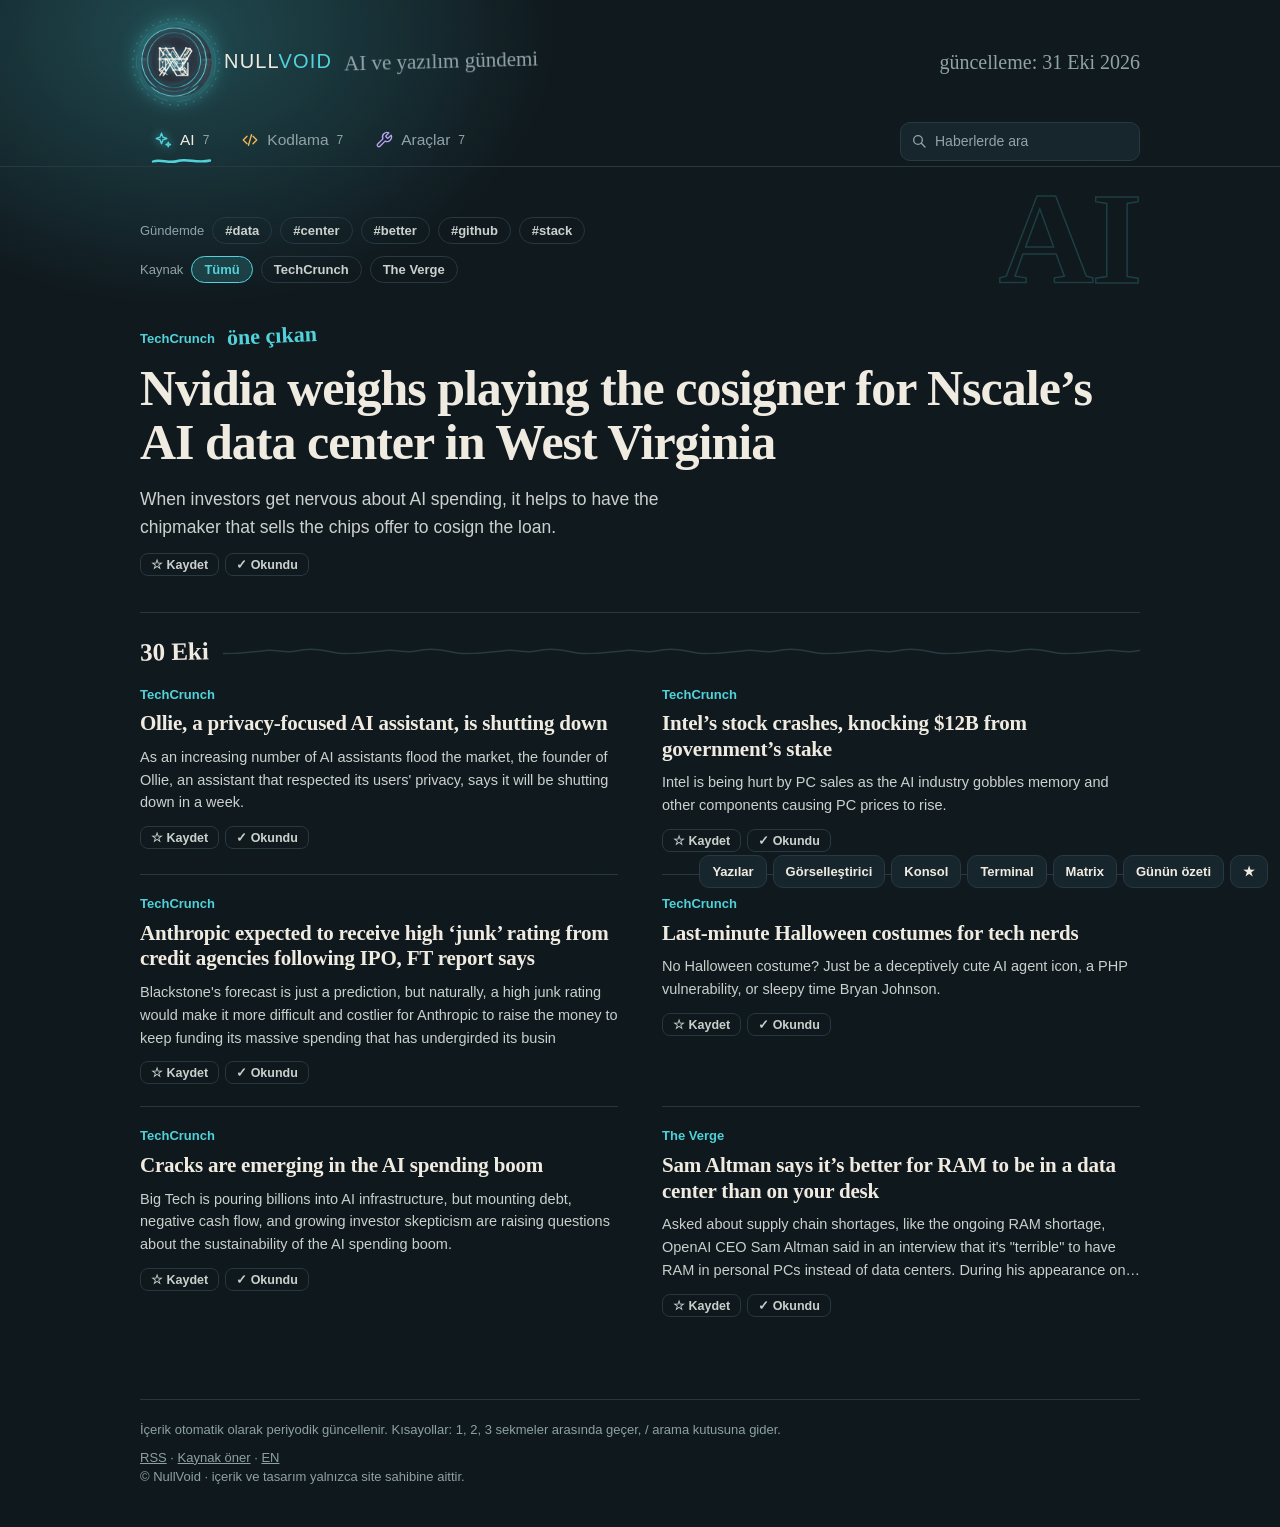
==== commit 071d9e2d: "Add files via upload" ====
--- a/index.html
+++ b/index.html
@@ -5,6 +5,9 @@
 <meta http-equiv="Content-Security-Policy" content="default-src 'none'; script-src 'self'; style-src 'self' 'unsafe-inline' https://fonts.googleapis.com; font-src https://fonts.gstatic.com; img-src 'self' data:; connect-src 'self'; worker-src 'self'; base-uri 'none'; form-action 'none'; manifest-src 'self'">
 <meta name="referrer" content="no-referrer">
 <link rel="stylesheet" href="extras.css">
+<link rel="stylesheet" href="plus.css">
+<link rel="manifest" href="manifest.webmanifest">
+<link rel="alternate" type="application/rss+xml" title="NullVoid" href="feed.xml">
 <script src="guard.js"></script>
 
 <meta name="viewport" content="width=device-width, initial-scale=1.0">
@@ -16,7 +19,7 @@
 <meta property="og:type" content="website">
 <meta property="og:title" content="NullVoid — AI ve yazılım haber panosu">
 <meta property="og:description" content="AI, yazılım ve geliştirici araçları gündemini tek sayfada takip et.">
-<meta property="og:image" content="https://semhdaq.github.io/stackpulse/nullvoid-banner.jpg">
+<meta property="og:image" content="https://semhdaq.github.io/nullvoid/nullvoid-banner.jpg">
 <meta name="twitter:card" content="summary_large_image">
 <link rel="preconnect" href="https://fonts.googleapis.com">
 <link rel="preconnect" href="https://fonts.gstatic.com" crossorigin>
@@ -678,6 +681,7 @@
   <main>
     <div class="ghost" id="ghost" aria-hidden="true">AI</div>
     <p class="status" id="status" role="status" aria-live="polite"></p>
+    <noscript><p class="status">NullVoid'in haberleri göstermesi için JavaScript gerekiyor. Tarayıcında etkinleştirip sayfayı yenile.</p></noscript>
     <div id="feed" role="tabpanel" aria-labelledby="tab-ai">
       <div class="skeleton" aria-hidden="true"><span></span><span></span><span></span></div>
     </div>
@@ -687,5 +691,6 @@
 
 <script src="news.js"></script>
 <script src="extras.js"></script>
+<script src="plus.js"></script>
 </body>
 </html>
--- a/plus.css
+++ b/plus.css
@@ -0,0 +1,35 @@
+/* NullVoid · plus.css — mevcut renk/font değişkenlerini kullanır, yeni font/animasyon eklemez */
+.pl-prog{position:fixed;top:0;left:0;height:3px;width:0;z-index:90;background:var(--accent);pointer-events:none}
+.pl-bar{display:flex;flex-direction:column;gap:8px;margin:0 0 14px}
+.pl-row{display:flex;gap:8px;align-items:center;overflow-x:auto;scrollbar-width:none;padding:2px 0}
+.pl-row::-webkit-scrollbar{display:none}
+.pl-lab{flex:none;font:500 13px var(--sans);color:var(--muted)}
+.pl-chip,.pl-b,.pl-tools button.pl-q{font:600 13px var(--sans);background:transparent;color:var(--soft);border:1px solid var(--line);border-radius:999px;padding:5px 12px;cursor:pointer;white-space:nowrap;transition:border-color .18s,color .18s,transform .18s}
+.pl-chip:hover,.pl-b:hover,.pl-tools button.pl-q:hover{border-color:var(--accent);color:var(--accent);transform:translateY(-2px)}
+.pl-chip[aria-pressed=true]{background:color-mix(in srgb,var(--accent) 18%,transparent);border-color:var(--accent);color:var(--accent)}
+.pl-chip:focus-visible,.pl-b:focus-visible{outline:2px solid var(--accent);outline-offset:2px}
+.pl-acts{display:flex;gap:6px;margin-top:12px}
+.pl-b{border-radius:8px;padding:3px 10px;font-size:12.5px}
+.pl-b[aria-pressed=true]{border-color:var(--accent);color:var(--accent)}
+.pl-hide{display:none!important}
+.pl-read .title a{color:var(--muted)}.pl-read .desc{opacity:.7}
+.pl-compact .story .desc{display:none}
+.pl-tools{margin:40px 0 20px}.pl-tools h2{font:500 26px var(--serif);margin:0 0 12px}
+.pl-sc{overflow-x:auto;border:1px solid var(--line);border-radius:12px;margin:0 0 28px}
+.pl-sc table{width:100%;border-collapse:collapse;font-size:15px}
+.pl-sc th,.pl-sc td{text-align:left;padding:10px 14px;border-bottom:1px solid var(--line)}
+.pl-sc th{color:var(--muted);font-weight:500}.pl-sc tr:last-child td{border-bottom:0}.pl-sc a{color:var(--accent)}
+.xv .pl-opt{display:block;width:100%;text-align:left;margin:8px 0}
+.xv .pl-opt.ok{border-color:#5be3a0;color:#5be3a0}.xv .pl-opt.no{border-color:#e5646e;color:#e5646e}
+.xv .pl-sub{color:var(--muted);font-size:14px;margin-top:4px}
+.pl-pal{position:fixed;inset:0;z-index:95;background:rgba(15,24,29,.8);display:flex;align-items:flex-start;justify-content:center;padding-top:14vh}
+.pl-pal>div{width:min(500px,92vw);background:var(--surface);border:1px solid var(--line);border-radius:14px;padding:10px}
+.pl-pal input{width:100%;background:var(--bg);color:var(--text);border:1px solid var(--line);border-radius:10px;padding:10px 12px;font:16px var(--sans)}
+.pl-pal input:focus-visible{outline:2px solid var(--accent)}
+.pl-pal ul{list-style:none;margin:8px 0 0;padding:0;max-height:42vh;overflow:auto}
+.pl-pal li{padding:9px 12px;border-radius:8px;cursor:pointer;color:var(--soft)}
+.pl-pal li.sel,.pl-pal li:hover{background:color-mix(in srgb,var(--accent) 16%,transparent);color:var(--text)}
+.pl-foot{display:block;margin-top:8px}.pl-foot a,.pl-foot button{color:var(--muted);background:none;border:0;padding:0;font:inherit;text-decoration:underline;cursor:pointer}
+.pl-foot a:hover,.pl-foot button:hover{color:var(--accent)}
+.dock .pl-top{display:none}.dock .pl-top.on{display:inline-block}
+@media (prefers-reduced-motion:reduce){.pl-chip,.pl-b{transition:none}.pl-chip:hover,.pl-b:hover{transform:none}}
